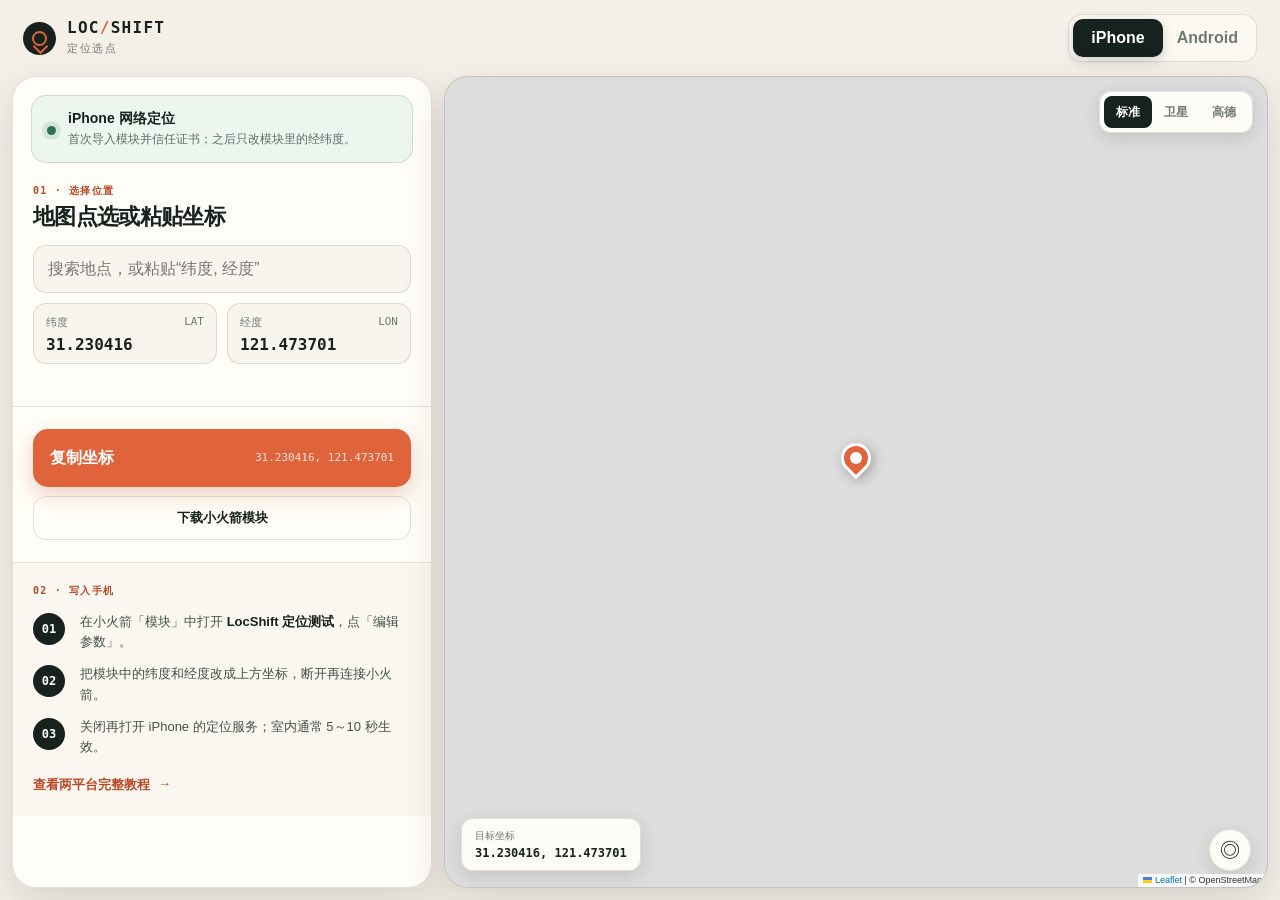
==== index.html @ f09e30d0 "Publish LocShift static site" ====
<!doctype html>
<html lang="zh-CN">
<head>
  <meta charset="utf-8">
  <meta name="viewport" content="width=device-width, initial-scale=1, viewport-fit=cover">
  <meta name="theme-color" content="#f4f0e8">
  <meta name="description" content="选择坐标并复制到 iPhone 或 Android 的定位测试工具。">
  <title>LocShift · 定位选点</title>
  <link rel="icon" href="data:image/svg+xml,%3Csvg xmlns='http://www.w3.org/2000/svg' viewBox='0 0 64 64'%3E%3Crect width='64' height='64' rx='16' fill='%2317211d'/%3E%3Ccircle cx='32' cy='27' r='12' fill='none' stroke='%23e26b42' stroke-width='5'/%3E%3Cpath d='M32 45l-8 13h16z' fill='%23e26b42'/%3E%3C/svg%3E">
  <link rel="stylesheet" href="vendor/leaflet.css">
  <link rel="stylesheet" href="styles.css">
</head>
<body>
  <div class="app">
    <header class="topbar">
      <a class="brand" href="./" aria-label="LocShift 首页">
        <span class="pin" aria-hidden="true"></span>
        <span><strong>LOC<span>/</span>SHIFT</strong><small>定位选点</small></span>
      </a>
      <div class="platform-switch" role="group" aria-label="选择手机系统">
        <button type="button" data-platform="ios" class="active">iPhone</button>
        <button type="button" data-platform="android">Android</button>
      </div>
    </header>

    <main class="layout">
      <section class="map-wrap" aria-label="地图">
        <div id="map"></div>
        <div class="map-layers" role="group" aria-label="地图图层">
          <button type="button" data-layer="standard" class="active">标准</button>
          <button type="button" data-layer="satellite">卫星</button>
          <button type="button" data-layer="amap">高德</button>
        </div>
        <div class="map-coordinate"><span>目标坐标</span><b id="map-coordinate">31.230416, 121.473701</b></div>
        <button type="button" class="map-locate" id="recenter" aria-label="居中到目标点">◎</button>
      </section>

      <aside class="panel">
        <div class="mode-card">
          <span class="mode-dot" aria-hidden="true"></span>
          <div><strong id="mode-title">iPhone 网络定位</strong><span id="mode-detail">使用小火箭模块，无需每次重新配置证书。</span></div>
        </div>

        <section class="block">
          <div class="heading">
            <div><span class="eyebrow">01 · 选择位置</span><h1>地图点选或粘贴坐标</h1></div>
          </div>
          <div class="search">
            <input id="search-input" type="search" autocomplete="off" placeholder="搜索地点，或粘贴“纬度, 经度”">
            <button type="button" id="search-clear" aria-label="清空" hidden>×</button>
            <div class="search-results" id="search-results" hidden></div>
          </div>
          <div class="coordinates">
            <label><span>纬度 <i>LAT</i></span><input id="latitude" inputmode="decimal" autocomplete="off" value="31.230416"></label>
            <label><span>经度 <i>LON</i></span><input id="longitude" inputmode="decimal" autocomplete="off" value="121.473701"></label>
          </div>
          <p class="inline-error" id="validation" role="alert"></p>
        </section>

        <section class="block action-block">
          <button class="primary" id="copy-coordinate" type="button"><span>复制坐标</span><b id="copy-value">31.230416, 121.473701</b></button>
          <a class="secondary ios-only" id="module-link" href="modules/locshift.sgmodule">下载小火箭模块</a>
        </section>

        <section class="block instructions" id="instructions">
          <span class="eyebrow">02 · 写入手机</span>
          <ol id="instruction-list"></ol>
          <a class="guide-link" href="guide.html">查看两平台完整教程 <span>→</span></a>
        </section>
      </aside>
    </main>
  </div>
  <div class="toast" id="toast" role="status" aria-live="polite"></div>
  <script src="vendor/leaflet.js"></script>
  <script src="app.js"></script>
</body>
</html>
---- vendor/leaflet.css ----
/* required styles */

.leaflet-pane,
.leaflet-tile,
.leaflet-marker-icon,
.leaflet-marker-shadow,
.leaflet-tile-container,
.leaflet-pane > svg,
.leaflet-pane > canvas,
.leaflet-zoom-box,
.leaflet-image-layer,
.leaflet-layer {
	position: absolute;
	left: 0;
	top: 0;
	}
.leaflet-container {
	overflow: hidden;
	}
.leaflet-tile,
.leaflet-marker-icon,
.leaflet-marker-shadow {
	-webkit-user-select: none;
	   -moz-user-select: none;
	        user-select: none;
	  -webkit-user-drag: none;
	}
/* Prevents IE11 from highlighting tiles in blue */
.leaflet-tile::selection {
	background: transparent;
}
/* Safari renders non-retina tile on retina better with this, but Chrome is worse */
.leaflet-safari .leaflet-tile {
	image-rendering: -webkit-optimize-contrast;
	}
/* hack that prevents hw layers "stretching" when loading new tiles */
.leaflet-safari .leaflet-tile-container {
	width: 1600px;
	height: 1600px;
	-webkit-transform-origin: 0 0;
	}
.leaflet-marker-icon,
.leaflet-marker-shadow {
	display: block;
	}
/* .leaflet-container svg: reset svg max-width decleration shipped in Joomla! (joomla.org) 3.x */
/* .leaflet-container img: map is broken in FF if you have max-width: 100% on tiles */
.leaflet-container .leaflet-overlay-pane svg {
	max-width: none !important;
	max-height: none !important;
	}
.leaflet-container .leaflet-marker-pane img,
.leaflet-container .leaflet-shadow-pane img,
.leaflet-container .leaflet-tile-pane img,
.leaflet-container img.leaflet-image-layer,
.leaflet-container .leaflet-tile {
	max-width: none !important;
	max-height: none !important;
	width: auto;
	padding: 0;
	}

.leaflet-container img.leaflet-tile {
	/* See: https://bugs.chromium.org/p/chromium/issues/detail?id=600120 */
	mix-blend-mode: plus-lighter;
}

.leaflet-container.leaflet-touch-zoom {
	-ms-touch-action: pan-x pan-y;
	touch-action: pan-x pan-y;
	}
.leaflet-container.leaflet-touch-drag {
	-ms-touch-action: pinch-zoom;
	/* Fallback for FF which doesn't support pinch-zoom */
	touch-action: none;
	touch-action: pinch-zoom;
}
.leaflet-container.leaflet-touch-drag.leaflet-touch-zoom {
	-ms-touch-action: none;
	touch-action: none;
}
.leaflet-container {
	-webkit-tap-highlight-color: transparent;
}
.leaflet-container a {
	-webkit-tap-highlight-color: rgba(51, 181, 229, 0.4);
}
.leaflet-tile {
	filter: inherit;
	visibility: hidden;
	}
.leaflet-tile-loaded {
	visibility: inherit;
	}
.leaflet-zoom-box {
	width: 0;
	height: 0;
	-moz-box-sizing: border-box;
	     box-sizing: border-box;
	z-index: 800;
	}
/* workaround for https://bugzilla.mozilla.org/show_bug.cgi?id=888319 */
.leaflet-overlay-pane svg {
	-moz-user-select: none;
	}

.leaflet-pane         { z-index: 400; }

.leaflet-tile-pane    { z-index: 200; }
.leaflet-overlay-pane { z-index: 400; }
.leaflet-shadow-pane  { z-index: 500; }
.leaflet-marker-pane  { z-index: 600; }
.leaflet-tooltip-pane   { z-index: 650; }
.leaflet-popup-pane   { z-index: 700; }

.leaflet-map-pane canvas { z-index: 100; }
.leaflet-map-pane svg    { z-index: 200; }

.leaflet-vml-shape {
	width: 1px;
	height: 1px;
	}
.lvml {
	behavior: url(#default#VML);
	display: inline-block;
	position: absolute;
	}


/* control positioning */

.leaflet-control {
	position: relative;
	z-index: 800;
	pointer-events: visiblePainted; /* IE 9-10 doesn't have auto */
	pointer-events: auto;
	}
.leaflet-top,
.leaflet-bottom {
	position: absolute;
	z-index: 1000;
	pointer-events: none;
	}
.leaflet-top {
	top: 0;
	}
.leaflet-right {
	right: 0;
	}
.leaflet-bottom {
	bottom: 0;
	}
.leaflet-left {
	left: 0;
	}
.leaflet-control {
	float: left;
	clear: both;
	}
.leaflet-right .leaflet-control {
	float: right;
	}
.leaflet-top .leaflet-control {
	margin-top: 10px;
	}
.leaflet-bottom .leaflet-control {
	margin-bottom: 10px;
	}
.leaflet-left .leaflet-control {
	margin-left: 10px;
	}
.leaflet-right .leaflet-control {
	margin-right: 10px;
	}


/* zoom and fade animations */

.leaflet-fade-anim .leaflet-popup {
	opacity: 0;
	-webkit-transition: opacity 0.2s linear;
	   -moz-transition: opacity 0.2s linear;
	        transition: opacity 0.2s linear;
	}
.leaflet-fade-anim .leaflet-map-pane .leaflet-popup {
	opacity: 1;
	}
.leaflet-zoom-animated {
	-webkit-transform-origin: 0 0;
	    -ms-transform-origin: 0 0;
	        transform-origin: 0 0;
	}
svg.leaflet-zoom-animated {
	will-change: transform;
}

.leaflet-zoom-anim .leaflet-zoom-animated {
	-webkit-transition: -webkit-transform 0.25s cubic-bezier(0,0,0.25,1);
	   -moz-transition:    -moz-transform 0.25s cubic-bezier(0,0,0.25,1);
	        transition:         transform 0.25s cubic-bezier(0,0,0.25,1);
	}
.leaflet-zoom-anim .leaflet-tile,
.leaflet-pan-anim .leaflet-tile {
	-webkit-transition: none;
	   -moz-transition: none;
	        transition: none;
	}

.leaflet-zoom-anim .leaflet-zoom-hide {
	visibility: hidden;
	}


/* cursors */

.leaflet-interactive {
	cursor: pointer;
	}
.leaflet-grab {
	cursor: -webkit-grab;
	cursor:    -moz-grab;
	cursor:         grab;
	}
.leaflet-crosshair,
.leaflet-crosshair .leaflet-interactive {
	cursor: crosshair;
	}
.leaflet-popup-pane,
.leaflet-control {
	cursor: auto;
	}
.leaflet-dragging .leaflet-grab,
.leaflet-dragging .leaflet-grab .leaflet-interactive,
.leaflet-dragging .leaflet-marker-draggable {
	cursor: move;
	cursor: -webkit-grabbing;
	cursor:    -moz-grabbing;
	cursor:         grabbing;
	}

/* marker & overlays interactivity */
.leaflet-marker-icon,
.leaflet-marker-shadow,
.leaflet-image-layer,
.leaflet-pane > svg path,
.leaflet-tile-container {
	pointer-events: none;
	}

.leaflet-marker-icon.leaflet-interactive,
.leaflet-image-layer.leaflet-interactive,
.leaflet-pane > svg path.leaflet-interactive,
svg.leaflet-image-layer.leaflet-interactive path {
	pointer-events: visiblePainted; /* IE 9-10 doesn't have auto */
	pointer-events: auto;
	}

/* visual tweaks */

.leaflet-container {
	background: #ddd;
	outline-offset: 1px;
	}
.leaflet-container a {
	color: #0078A8;
	}
.leaflet-zoom-box {
	border: 2px dotted #38f;
	background: rgba(255,255,255,0.5);
	}


/* general typography */
.leaflet-container {
	font-family: "Helvetica Neue", Arial, Helvetica, sans-serif;
	font-size: 12px;
	font-size: 0.75rem;
	line-height: 1.5;
	}


/* general toolbar styles */

.leaflet-bar {
	box-shadow: 0 1px 5px rgba(0,0,0,0.65);
	border-radius: 4px;
	}
.leaflet-bar a {
	background-color: #fff;
	border-bottom: 1px solid #ccc;
	width: 26px;
	height: 26px;
	line-height: 26px;
	display: block;
	text-align: center;
	text-decoration: none;
	color: black;
	}
.leaflet-bar a,
.leaflet-control-layers-toggle {
	background-position: 50% 50%;
	background-repeat: no-repeat;
	display: block;
	}
.leaflet-bar a:hover,
.leaflet-bar a:focus {
	background-color: #f4f4f4;
	}
.leaflet-bar a:first-child {
	border-top-left-radius: 4px;
	border-top-right-radius: 4px;
	}
.leaflet-bar a:last-child {
	border-bottom-left-radius: 4px;
	border-bottom-right-radius: 4px;
	border-bottom: none;
	}
.leaflet-bar a.leaflet-disabled {
	cursor: default;
	background-color: #f4f4f4;
	color: #bbb;
	}

.leaflet-touch .leaflet-bar a {
	width: 30px;
	height: 30px;
	line-height: 30px;
	}
.leaflet-touch .leaflet-bar a:first-child {
	border-top-left-radius: 2px;
	border-top-right-radius: 2px;
	}
.leaflet-touch .leaflet-bar a:last-child {
	border-bottom-left-radius: 2px;
	border-bottom-right-radius: 2px;
	}

/* zoom control */

.leaflet-control-zoom-in,
.leaflet-control-zoom-out {
	font: bold 18px 'Lucida Console', Monaco, monospace;
	text-indent: 1px;
	}

.leaflet-touch .leaflet-control-zoom-in, .leaflet-touch .leaflet-control-zoom-out  {
	font-size: 22px;
	}


/* layers control */

.leaflet-control-layers {
	box-shadow: 0 1px 5px rgba(0,0,0,0.4);
	background: #fff;
	border-radius: 5px;
	}
.leaflet-control-layers-toggle {
	background-image: url(images/layers.png);
	width: 36px;
	height: 36px;
	}
.leaflet-retina .leaflet-control-layers-toggle {
	background-image: url(images/layers-2x.png);
	background-size: 26px 26px;
	}
.leaflet-touch .leaflet-control-layers-toggle {
	width: 44px;
	height: 44px;
	}
.leaflet-control-layers .leaflet-control-layers-list,
.leaflet-control-layers-expanded .leaflet-control-layers-toggle {
	display: none;
	}
.leaflet-control-layers-expanded .leaflet-control-layers-list {
	display: block;
	position: relative;
	}
.leaflet-control-layers-expanded {
	padding: 6px 10px 6px 6px;
	color: #333;
	background: #fff;
	}
.leaflet-control-layers-scrollbar {
	overflow-y: scroll;
	overflow-x: hidden;
	padding-right: 5px;
	}
.leaflet-control-layers-selector {
	margin-top: 2px;
	position: relative;
	top: 1px;
	}
.leaflet-control-layers label {
	display: block;
	font-size: 13px;
	font-size: 1.08333em;
	}
.leaflet-control-layers-separator {
	height: 0;
	border-top: 1px solid #ddd;
	margin: 5px -10px 5px -6px;
	}

/* Default icon URLs */
.leaflet-default-icon-path { /* used only in path-guessing heuristic, see L.Icon.Default */
	background-image: url(images/marker-icon.png);
	}


/* attribution and scale controls */

.leaflet-container .leaflet-control-attribution {
	background: #fff;
	background: rgba(255, 255, 255, 0.8);
	margin: 0;
	}
.leaflet-control-attribution,
.leaflet-control-scale-line {
	padding: 0 5px;
	color: #333;
	line-height: 1.4;
	}
.leaflet-control-attribution a {
	text-decoration: none;
	}
.leaflet-control-attribution a:hover,
.leaflet-control-attribution a:focus {
	text-decoration: underline;
	}
.leaflet-attribution-flag {
	display: inline !important;
	vertical-align: baseline !important;
	width: 1em;
	height: 0.6669em;
	}
.leaflet-left .leaflet-control-scale {
	margin-left: 5px;
	}
.leaflet-bottom .leaflet-control-scale {
	margin-bottom: 5px;
	}
.leaflet-control-scale-line {
	border: 2px solid #777;
	border-top: none;
	line-height: 1.1;
	padding: 2px 5px 1px;
	white-space: nowrap;
	-moz-box-sizing: border-box;
	     box-sizing: border-box;
	background: rgba(255, 255, 255, 0.8);
	text-shadow: 1px 1px #fff;
	}
.leaflet-control-scale-line:not(:first-child) {
	border-top: 2px solid #777;
	border-bottom: none;
	margin-top: -2px;
	}
.leaflet-control-scale-line:not(:first-child):not(:last-child) {
	border-bottom: 2px solid #777;
	}

.leaflet-touch .leaflet-control-attribution,
.leaflet-touch .leaflet-control-layers,
.leaflet-touch .leaflet-bar {
	box-shadow: none;
	}
.leaflet-touch .leaflet-control-layers,
.leaflet-touch .leaflet-bar {
	border: 2px solid rgba(0,0,0,0.2);
	background-clip: padding-box;
	}


/* popup */

.leaflet-popup {
	position: absolute;
	text-align: center;
	margin-bottom: 20px;
	}
.leaflet-popup-content-wrapper {
	padding: 1px;
	text-align: left;
	border-radius: 12px;
	}
.leaflet-popup-content {
	margin: 13px 24px 13px 20px;
	line-height: 1.3;
	font-size: 13px;
	font-size: 1.08333em;
	min-height: 1px;
	}
.leaflet-popup-content p {
	margin: 17px 0;
	margin: 1.3em 0;
	}
.leaflet-popup-tip-container {
	width: 40px;
	height: 20px;
	position: absolute;
	left: 50%;
	margin-top: -1px;
	margin-left: -20px;
	overflow: hidden;
	pointer-events: none;
	}
.leaflet-popup-tip {
	width: 17px;
	height: 17px;
	padding: 1px;

	margin: -10px auto 0;
	pointer-events: auto;

	-webkit-transform: rotate(45deg);
	   -moz-transform: rotate(45deg);
	    -ms-transform: rotate(45deg);
	        transform: rotate(45deg);
	}
.leaflet-popup-content-wrapper,
.leaflet-popup-tip {
	background: white;
	color: #333;
	box-shadow: 0 3px 14px rgba(0,0,0,0.4);
	}
.leaflet-container a.leaflet-popup-close-button {
	position: absolute;
	top: 0;
	right: 0;
	border: none;
	text-align: center;
	width: 24px;
	height: 24px;
	font: 16px/24px Tahoma, Verdana, sans-serif;
	color: #757575;
	text-decoration: none;
	background: transparent;
	}
.leaflet-container a.leaflet-popup-close-button:hover,
.leaflet-container a.leaflet-popup-close-button:focus {
	color: #585858;
	}
.leaflet-popup-scrolled {
	overflow: auto;
	}

.leaflet-oldie .leaflet-popup-content-wrapper {
	-ms-zoom: 1;
	}
.leaflet-oldie .leaflet-popup-tip {
	width: 24px;
	margin: 0 auto;

	-ms-filter: "progid:DXImageTransform.Microsoft.Matrix(M11=0.70710678, M12=0.70710678, M21=-0.70710678, M22=0.70710678)";
	filter: progid:DXImageTransform.Microsoft.Matrix(M11=0.70710678, M12=0.70710678, M21=-0.70710678, M22=0.70710678);
	}

.leaflet-oldie .leaflet-control-zoom,
.leaflet-oldie .leaflet-control-layers,
.leaflet-oldie .leaflet-popup-content-wrapper,
.leaflet-oldie .leaflet-popup-tip {
	border: 1px solid #999;
	}


/* div icon */

.leaflet-div-icon {
	background: #fff;
	border: 1px solid #666;
	}


/* Tooltip */
/* Base styles for the element that has a tooltip */
.leaflet-tooltip {
	position: absolute;
	padding: 6px;
	background-color: #fff;
	border: 1px solid #fff;
	border-radius: 3px;
	color: #222;
	white-space: nowrap;
	-webkit-user-select: none;
	-moz-user-select: none;
	-ms-user-select: none;
	user-select: none;
	pointer-events: none;
	box-shadow: 0 1px 3px rgba(0,0,0,0.4);
	}
.leaflet-tooltip.leaflet-interactive {
	cursor: pointer;
	pointer-events: auto;
	}
.leaflet-tooltip-top:before,
.leaflet-tooltip-bottom:before,
.leaflet-tooltip-left:before,
.leaflet-tooltip-right:before {
	position: absolute;
	pointer-events: none;
	border: 6px solid transparent;
	background: transparent;
	content: "";
	}

/* Directions */

.leaflet-tooltip-bottom {
	margin-top: 6px;
}
.leaflet-tooltip-top {
	margin-top: -6px;
}
.leaflet-tooltip-bottom:before,
.leaflet-tooltip-top:before {
	left: 50%;
	margin-left: -6px;
	}
.leaflet-tooltip-top:before {
	bottom: 0;
	margin-bottom: -12px;
	border-top-color: #fff;
	}
.leaflet-tooltip-bottom:before {
	top: 0;
	margin-top: -12px;
	margin-left: -6px;
	border-bottom-color: #fff;
	}
.leaflet-tooltip-left {
	margin-left: -6px;
}
.leaflet-tooltip-right {
	margin-left: 6px;
}
.leaflet-tooltip-left:before,
.leaflet-tooltip-right:before {
	top: 50%;
	margin-top: -6px;
	}
.leaflet-tooltip-left:before {
	right: 0;
	margin-right: -12px;
	border-left-color: #fff;
	}
.leaflet-tooltip-right:before {
	left: 0;
	margin-left: -12px;
	border-right-color: #fff;
	}

/* Printing */

@media print {
	/* Prevent printers from removing background-images of controls. */
	.leaflet-control {
		-webkit-print-color-adjust: exact;
		print-color-adjust: exact;
		}
	}
---- styles.css ----
:root {
  --ink: #17211d;
  --muted: #6f7972;
  --paper: #f4f0e8;
  --card: #fffdf8;
  --line: rgba(23, 33, 29, .13);
  --accent: #df633b;
  --accent-dark: #b94726;
  --green: #2d7053;
  --shadow: 0 16px 44px rgba(35, 28, 20, .14);
  --sans: "Avenir Next", -apple-system, BlinkMacSystemFont, "Segoe UI", "PingFang SC", "Microsoft YaHei", sans-serif;
  --mono: "SFMono-Regular", "Cascadia Mono", Consolas, monospace;
}

* { box-sizing: border-box; }
html, body { width: 100%; max-width: 100vw; min-height: 100%; }
body {
  margin: 0;
  overflow-x: hidden;
  color: var(--ink);
  background: var(--paper);
  font-family: var(--sans);
  -webkit-font-smoothing: antialiased;
}
button, input { font: inherit; }
button, a { -webkit-tap-highlight-color: transparent; }
button { color: inherit; cursor: pointer; }

.app { width: 100vw; max-width: 100vw; min-height: 100dvh; overflow-x: clip; padding: 12px; }
.topbar {
  display: flex;
  align-items: center;
  justify-content: space-between;
  min-height: 64px;
  padding: 0 11px 12px;
  width: 100%;
}
.brand { display: inline-flex; align-items: center; gap: 11px; color: inherit; text-decoration: none; }
.brand > span:last-child { min-width: 0; }
.pin { position: relative; display: block; width: 33px; height: 33px; border-radius: 50%; background: var(--ink); }
.pin::before { position: absolute; inset: 9px; border: 2px solid var(--accent); border-radius: 50%; content: ""; }
.pin::after { position: absolute; left: 12px; bottom: 3px; width: 9px; height: 9px; border-right: 2px solid var(--accent); border-bottom: 2px solid var(--accent); transform: rotate(45deg); content: ""; }
.brand strong { display: block; font: 700 16px/1 var(--mono); letter-spacing: .08em; }
.brand strong span { color: var(--accent); }
.brand small { display: block; margin-top: 5px; color: var(--muted); font-size: 11px; letter-spacing: .15em; }
.platform-switch {
  flex: 0 0 auto;
  display: grid;
  grid-template-columns: 1fr 1fr;
  padding: 4px;
  border: 1px solid var(--line);
  border-radius: 14px;
  background: rgba(255, 253, 248, .7);
}
.platform-switch button {
  min-width: 82px;
  min-height: 38px;
  padding: 0 14px;
  border: 0;
  border-radius: 10px;
  background: transparent;
  color: var(--muted);
  font-weight: 700;
}
.platform-switch button.active { color: #fff; background: var(--ink); box-shadow: 0 4px 12px rgba(23, 33, 29, .18); }

.layout {
  display: grid;
  grid-template-columns: minmax(340px, 420px) minmax(0, 1fr);
  height: calc(100dvh - 88px);
  gap: 12px;
}
.panel {
  order: 1;
  min-height: 0;
  overflow: auto;
  border: 1px solid var(--line);
  border-radius: 24px;
  background: rgba(255, 253, 248, .94);
  box-shadow: var(--shadow);
  scrollbar-width: thin;
  min-width: 0;
}
.map-wrap {
  order: 2;
  position: relative;
  min-height: 0;
  overflow: hidden;
  border: 1px solid var(--line);
  border-radius: 24px;
  background: #d9ded7;
  box-shadow: var(--shadow);
}
#map { position: absolute; inset: 0; }
.leaflet-control-attribution { font-size: 9px !important; }

.mode-card {
  display: flex;
  align-items: center;
  gap: 12px;
  margin: 18px 18px 0;
  padding: 14px 15px;
  border: 1px solid rgba(45, 112, 83, .18);
  border-radius: 15px;
  background: #edf5ef;
}
.mode-dot { flex: 0 0 auto; width: 9px; height: 9px; border-radius: 50%; background: var(--green); box-shadow: 0 0 0 5px rgba(45, 112, 83, .12); }
.mode-card strong { display: block; font-size: 14px; }
.mode-card span { display: block; margin-top: 3px; color: #567064; font-size: 12px; line-height: 1.45; }
.block { padding: 22px 20px; border-bottom: 1px solid var(--line); }
.block:last-child { border-bottom: 0; }
.heading { margin-bottom: 14px; }
.eyebrow { display: block; margin-bottom: 6px; color: var(--accent-dark); font: 700 10px/1.2 var(--mono); letter-spacing: .12em; text-transform: uppercase; }
h1 { margin: 0; font-size: 22px; line-height: 1.25; letter-spacing: -.03em; }

.search { position: relative; }
.search input {
  width: 100%;
  height: 48px;
  padding: 0 42px 0 14px;
  border: 1px solid var(--line);
  border-radius: 13px;
  outline: 0;
  background: #f8f5ef;
}
.search input:focus { border-color: rgba(223, 99, 59, .55); box-shadow: 0 0 0 3px rgba(223, 99, 59, .1); }
.search > button { position: absolute; top: 8px; right: 8px; width: 32px; height: 32px; border: 0; border-radius: 9px; background: #e8e2d8; font-size: 19px; }
.search-results {
  position: absolute;
  z-index: 20;
  top: calc(100% + 6px);
  right: 0;
  left: 0;
  max-height: 230px;
  overflow: auto;
  border: 1px solid var(--line);
  border-radius: 13px;
  background: #fffdf9;
  box-shadow: 0 16px 34px rgba(30, 25, 18, .18);
}
.search-results button { display: block; width: 100%; padding: 11px 13px; border: 0; border-bottom: 1px solid var(--line); background: transparent; text-align: left; }
.search-results button:last-child { border-bottom: 0; }
.search-results strong { display: block; overflow: hidden; font-size: 13px; text-overflow: ellipsis; white-space: nowrap; }
.search-results small, .search-message { display: block; margin-top: 3px; padding: 11px 13px; color: var(--muted); font-size: 11px; }

.coordinates { display: grid; grid-template-columns: 1fr 1fr; gap: 10px; margin-top: 10px; }
.coordinates label { padding: 11px 12px 9px; border: 1px solid var(--line); border-radius: 13px; background: #f8f5ef; }
.coordinates span { display: block; color: var(--muted); font-size: 11px; }
.coordinates i { font-style: normal; font-family: var(--mono); float: right; }
.coordinates input { width: 100%; margin-top: 5px; padding: 0; border: 0; outline: 0; background: transparent; color: var(--ink); font: 600 16px/1.2 var(--mono); }
.inline-error { min-height: 17px; margin: 8px 1px -5px; color: #ad3f30; font-size: 12px; }

.action-block { display: grid; gap: 9px; }
.primary {
  display: flex;
  align-items: center;
  justify-content: space-between;
  width: 100%;
  min-height: 58px;
  padding: 0 17px;
  border: 0;
  border-radius: 15px;
  background: var(--accent);
  color: white;
  box-shadow: 0 8px 20px rgba(185, 71, 38, .24);
  overflow: hidden;
}
.primary span { flex: 0 0 auto; font-size: 16px; font-weight: 800; }
.primary b { min-width: 0; overflow: hidden; font: 500 11px/1.2 var(--mono); opacity: .82; text-overflow: ellipsis; white-space: nowrap; }
.primary:active { transform: translateY(1px); background: var(--accent-dark); }
.secondary { display: block; padding: 12px 14px; border: 1px solid var(--line); border-radius: 13px; color: var(--ink); text-align: center; text-decoration: none; font-size: 13px; font-weight: 700; }

.instructions { background: #faf7f1; }
.instructions ol { display: grid; gap: 12px; margin: 15px 0 18px; padding: 0; list-style: none; counter-reset: steps; }
.instructions li { position: relative; min-height: 38px; padding-left: 47px; color: #455049; font-size: 13px; line-height: 1.55; counter-increment: steps; }
.instructions li::before {
  position: absolute;
  top: 1px;
  left: 0;
  display: grid;
  width: 32px;
  height: 32px;
  place-items: center;
  border-radius: 50%;
  background: var(--ink);
  color: white;
  font: 700 12px/1 var(--mono);
  content: counter(steps, decimal-leading-zero);
}
.instructions b { color: var(--ink); }
.guide-link { display: inline-flex; gap: 8px; color: var(--accent-dark); font-size: 13px; font-weight: 700; text-decoration: none; }
.guide-link span { transition: transform .2s; }
.guide-link:active span { transform: translateX(4px); }

.map-layers { position: absolute; z-index: 500; top: 14px; right: 14px; display: flex; padding: 4px; border: 1px solid var(--line); border-radius: 12px; background: rgba(255, 253, 248, .92); box-shadow: 0 5px 18px rgba(30, 25, 18, .13); backdrop-filter: blur(10px); }
.map-layers button { min-width: 48px; height: 32px; padding: 0 9px; border: 0; border-radius: 8px; background: transparent; color: var(--muted); font-size: 12px; font-weight: 700; }
.map-layers button.active { background: var(--ink); color: white; }
.map-coordinate { position: absolute; z-index: 500; bottom: 16px; left: 16px; padding: 10px 13px; border: 1px solid var(--line); border-radius: 12px; background: rgba(255, 253, 248, .92); box-shadow: 0 5px 18px rgba(30, 25, 18, .13); backdrop-filter: blur(10px); }
.map-coordinate span { display: block; color: var(--muted); font-size: 10px; }
.map-coordinate b { display: block; margin-top: 3px; font: 600 12px/1.2 var(--mono); }
.map-locate { position: absolute; z-index: 500; right: 16px; bottom: 16px; width: 42px; height: 42px; border: 1px solid var(--line); border-radius: 50%; background: rgba(255, 253, 248, .94); box-shadow: 0 5px 18px rgba(30, 25, 18, .13); font-size: 20px; }

.target-pin { position: relative; display: block; width: 30px; height: 40px; }
.target-pin::before { position: absolute; inset: 0 0 10px; border: 3px solid white; border-radius: 50% 50% 50% 0; background: var(--accent); box-shadow: 0 4px 12px rgba(30, 25, 18, .3); transform: rotate(-45deg); content: ""; }
.target-pin::after { position: absolute; top: 9px; left: 9px; width: 12px; height: 12px; border-radius: 50%; background: white; content: ""; }

.toast { position: fixed; z-index: 1000; right: 20px; bottom: 20px; max-width: min(360px, calc(100vw - 40px)); padding: 12px 16px; border-radius: 12px; background: var(--ink); color: white; box-shadow: var(--shadow); font-size: 13px; opacity: 0; transform: translateY(12px); pointer-events: none; transition: opacity .2s, transform .2s; }
.toast.show { opacity: 1; transform: translateY(0); }
.toast.error { background: #9b342a; }

@media (max-width: 760px) {
  body { overflow: auto; }
  .app { padding: 10px; }
  .topbar { min-height: 58px; padding: 0 3px 9px; }
  .brand { flex: 1 1 auto; min-width: 0; }
  .brand strong { font-size: 14px; }
  .brand small { display: none; }
  .platform-switch { margin-left: 8px; }
  .platform-switch button { min-width: 0; width: 68px; min-height: 36px; padding: 0 8px; font-size: 13px; }
  .layout { display: flex; width: 100%; max-width: calc(100vw - 20px); height: auto; flex-direction: column; }
  .map-wrap { order: 1; width: 100%; max-width: 100%; height: 42dvh; min-height: 270px; border-radius: 20px; }
  .panel { order: 2; width: 100%; max-width: 100%; overflow: visible; border-radius: 20px; }
  .mode-card { margin: 14px 14px 0; }
  .block { width: 100%; max-width: 100%; padding: 18px 16px; }
  .search, .coordinates, .action-block, .instructions { width: 100%; max-width: 100%; min-width: 0; }
  .coordinates label { min-width: 0; }
  .coordinates input { min-width: 0; }
  h1 { font-size: 20px; }
  .map-layers { top: 10px; right: 10px; }
  .map-layers button { min-width: 42px; height: 30px; }
  .map-coordinate { bottom: 11px; left: 11px; }
  .map-locate { right: 11px; bottom: 11px; }
  .primary { min-height: 56px; }
  .primary b { display: none; }
  .toast { right: 12px; bottom: calc(12px + env(safe-area-inset-bottom)); left: 12px; max-width: none; }
}

@media (max-width: 390px) {
  .coordinates { gap: 7px; }
  .coordinates label { padding-inline: 9px; }
  .coordinates input { font-size: 14px; }
  .primary b { display: none; }
}
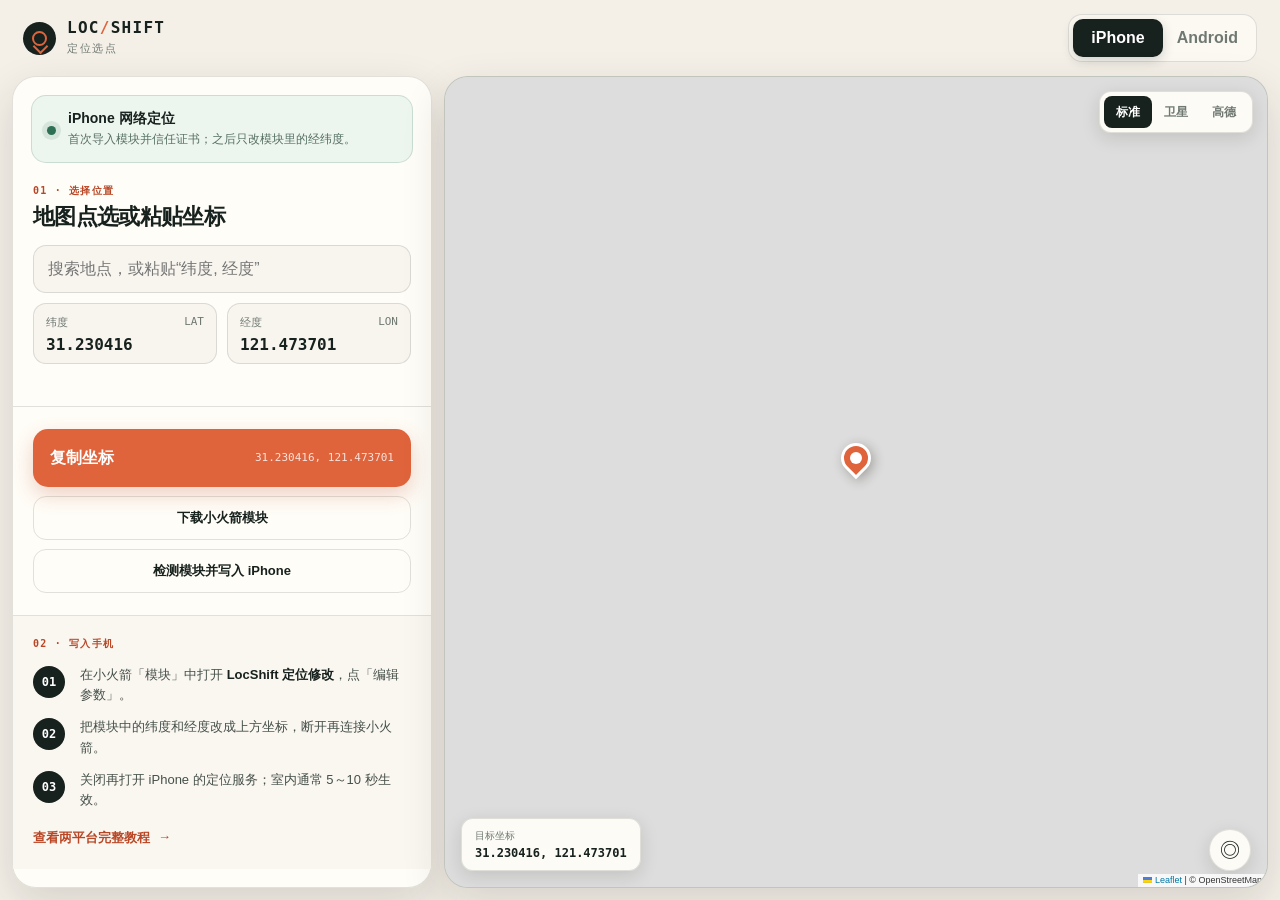
==== commit 2bab9aa1: "Add active iPhone module diagnostic page" ====
--- a/index.html
+++ b/index.html
@@ -59,7 +59,8 @@
 
         <section class="block action-block">
           <button class="primary" id="copy-coordinate" type="button"><span>复制坐标</span><b id="copy-value">31.230416, 121.473701</b></button>
-          <a class="secondary ios-only" id="module-link" href="modules/locshift.sgmodule">下载小火箭模块</a>
+          <a class="secondary ios-only" id="module-link" href="modules/locshift.sgmodule?v=3">下载小火箭模块</a>
+          <a class="secondary ios-only" href="ios.html">检测模块并写入 iPhone</a>
         </section>
 
         <section class="block instructions" id="instructions">
